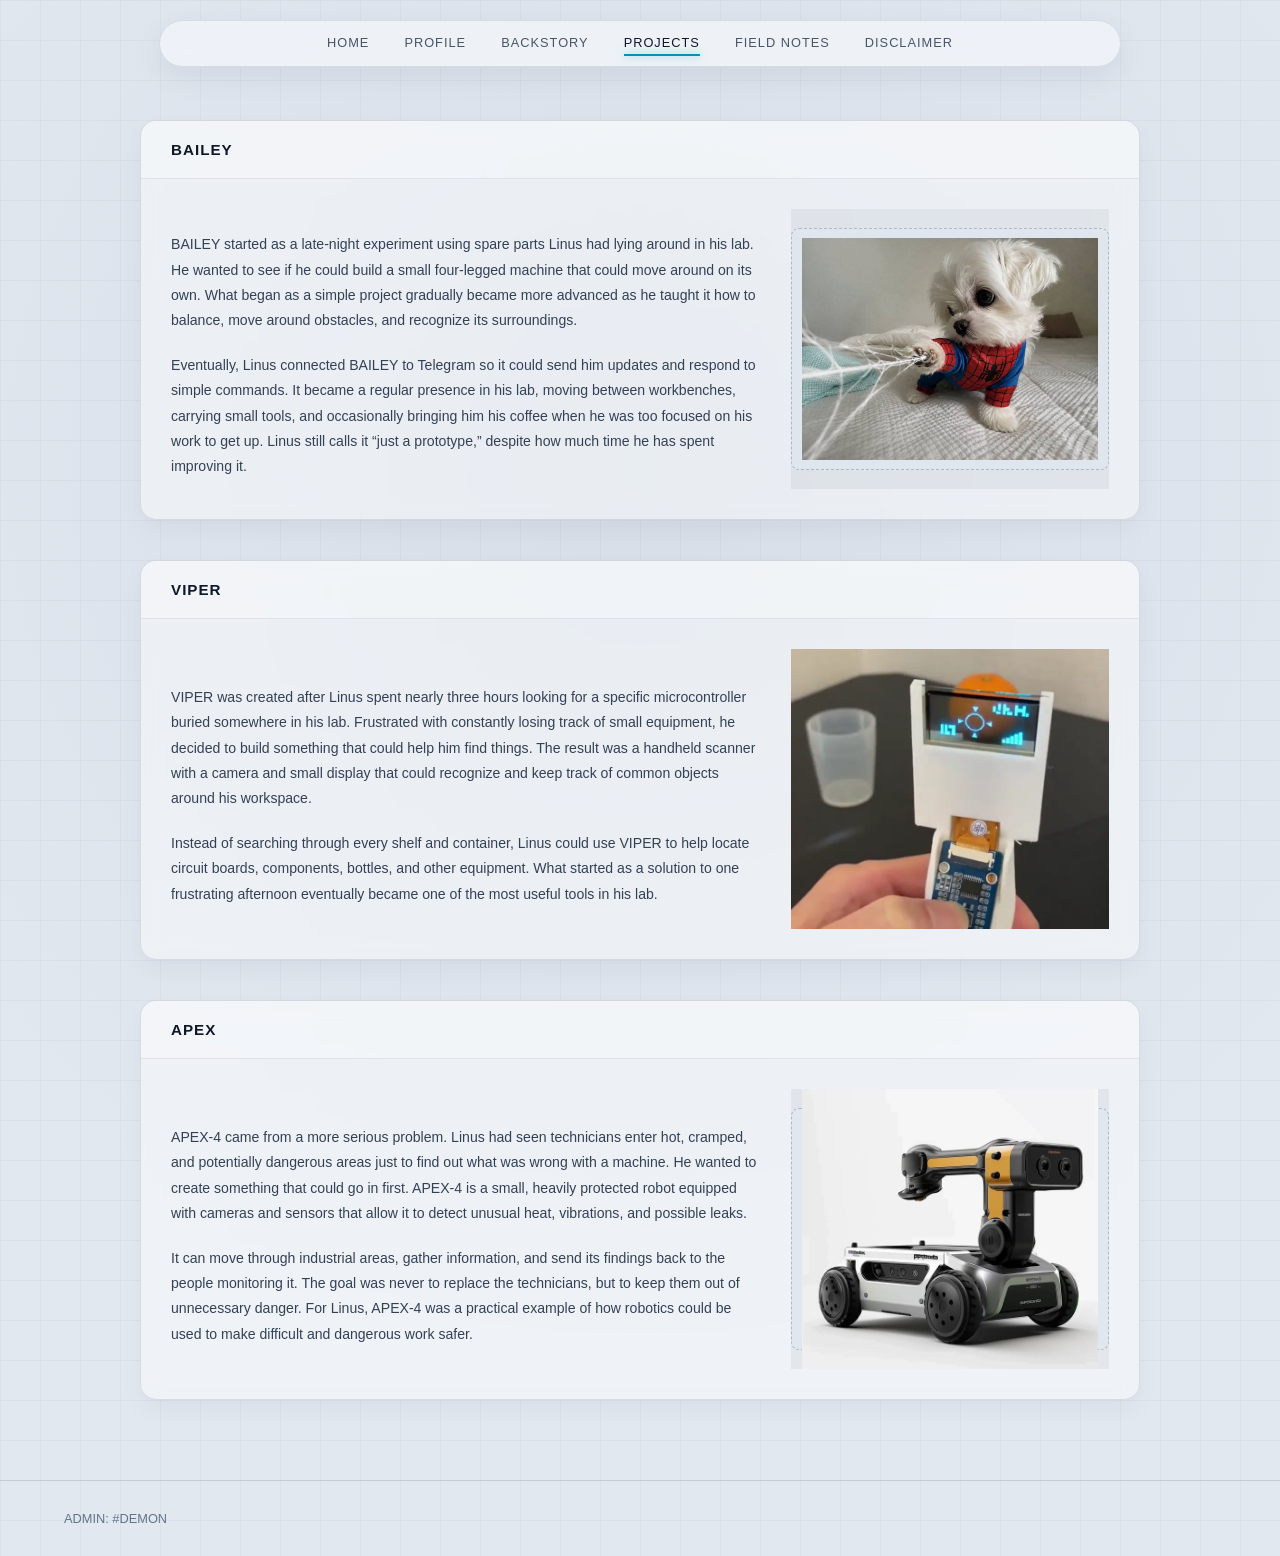
==== projects.html @ a5b6b82c "Initial" ====
<!DOCTYPE html>
<html lang="en">
<head>
    <meta charset="UTF-8">
    <meta name="viewport" content="width=device-width, initial-scale=1.0">
    <title>Projects</title>
    <link rel="stylesheet" href="projects.css">
</head>
<body>

    <!-- WIDE FLOATING TOP CONTAINER NAVBAR -->
    <header class="top-nav-wrapper">
        <div class="top-nav-container">
            <button class="hamburger-btn" id="hamburger-toggle" aria-label="Toggle navigation">
                <span></span>
                <span></span>
                <span></span>
            </button>
            <nav class="nav-links-container" id="nav-links-container">
                <ul>
                    <li><a href="index.html">Home</a></li>
                    <li><a href="profile.html">Profile</a></li>
                    <li><a href="backstory.html">Backstory</a></li>
                    <li><a href="projects.html" class="active">Projects</a></li>
                    <li><a href="field-notes.html">Field Notes</a></li>
                    <li><a href="disclaimer.html">Disclaimer</a></li>
                </ul>
            </nav>
        </div>
    </header>

    <!-- MAIN CONTAINER WITH PROJECT CARDS -->
    <main class="main-container">
        
        <!-- PROJECT 1: BAILEY -->
        <section class="dossier-card project-card">
            <div class="card-header">
                <h2>BAILEY</h2>
            </div>
            <div class="project-content-grid">
                <div class="project-text">
                    <p>BAILEY started as a late-night experiment using spare parts Linus had lying around in his lab. He wanted to see if he could build a small four-legged machine that could move around on its own. What began as a simple project gradually became more advanced as he taught it how to balance, move around obstacles, and recognize its surroundings.</p>
                    <p>Eventually, Linus connected BAILEY to Telegram so it could send him updates and respond to simple commands. It became a regular presence in his lab, moving between workbenches, carrying small tools, and occasionally bringing him his coffee when he was too focused on his work to get up. Linus still calls it “just a prototype,” despite how much time he has spent improving it.</p>
                </div>
                <div class="project-media">
                    <!-- Replace src with your photo or video path -->
                    <div class="media-placeholder">
                        <img src="images/bailey.jpg" alt="BAILEY Robotic Unit">
                    </div>
                </div>
            </div>
        </section>

        <!-- PROJECT 2: VIPER -->
        <section class="dossier-card project-card">
            <div class="card-header">
                <h2>VIPER</h2>
            </div>
            <div class="project-content-grid">
                <div class="project-text">
                    <p>VIPER was created after Linus spent nearly three hours looking for a specific microcontroller buried somewhere in his lab. Frustrated with constantly losing track of small equipment, he decided to build something that could help him find things. The result was a handheld scanner with a camera and small display that could recognize and keep track of common objects around his workspace.</p>
                    <p>Instead of searching through every shelf and container, Linus could use VIPER to help locate circuit boards, components, bottles, and other equipment. What started as a solution to one frustrating afternoon eventually became one of the most useful tools in his lab.</p>
                </div>
                <div class="project-media">
                    <img src="images/viper.webp" alt="VIPER Diagnostic Telemetry Feed">
                </div>
            </div>
        </section>

        <!-- PROJECT 3: APEX-4 -->
        <section class="dossier-card project-card">
            <div class="card-header">
                <h2>APEX</h2>
            </div>
            <div class="project-content-grid">
                <div class="project-text">
                    <p>APEX-4 came from a more serious problem. Linus had seen technicians enter hot, cramped, and potentially dangerous areas just to find out what was wrong with a machine. He wanted to create something that could go in first. APEX-4 is a small, heavily protected robot equipped with cameras and sensors that allow it to detect unusual heat, vibrations, and possible leaks.</p>
                    <p>It can move through industrial areas, gather information, and send its findings back to the people monitoring it. The goal was never to replace the technicians, but to keep them out of unnecessary danger. For Linus, APEX-4 was a practical example of how robotics could be used to make difficult and dangerous work safer.</p>
                </div>
                <div class="project-media">
                    <!-- Replace src with your photo or video path -->
                    <div class="media-placeholder">
                        <img src="images/apex.jfif" alt="APEX-4 Autonomous Inspection Robot">
                    </div>
                </div>
            </div>
        </section>

    </main>

    <div id="loading-screen" class="loading-screen">
    <div class="animation-container">
        <!-- Interactive circles playing -->
        <div class="pets-playing">
            <div class="maltese-circle"></div>
            <div class="cat-circle"></div>
        </div>
        <div class="loading-text">Loading Projects...</div>
    </div>
</div>
    <!-- FOOTER -->
    <footer>
        <div>ADMIN: #DEMON</div>
    </footer>

    <script src="backstory.js"></script>

</body>
</html>
---- projects.css ----
/* projects.css — Matches backstory layout with a side-by-side grid for media */

body {
    background-color: #e2e8f0;
    background-image: 
        radial-gradient(circle at 50% 30%, rgba(148, 163, 184, 0.15) 0%, transparent 70%),
        linear-gradient(rgba(15, 23, 42, 0.03) 1px, transparent 1px),
        linear-gradient(90deg, rgba(15, 23, 42, 0.03) 1px, transparent 1px);
    background-size: 100% 100%, 40px 40px, 40px 40px;
    color: #1e293b;
    font-family: -apple-system, BlinkMacSystemFont, "Segoe UI", Roboto, sans-serif;
    margin: 0;
    padding: 0;
    overflow: auto;
}

/* FIXED WRAPPER FOR NAVBAR CENTERING */
.top-nav-wrapper {
    position: fixed;
    top: 20px;
    left: 0;
    width: 100%;
    z-index: 1000;
    display: flex;
    justify-content: center;
    pointer-events: none;
}

/* WIDE FLOATING TOP CONTAINER NAVBAR */
.top-nav-container {
    pointer-events: auto; /* Re-enables interaction for the navbar itself */
    width: 92%;
    max-width: 900px;
    background: rgba(241, 245, 249, 0.85);
    backdrop-filter: blur(10px);
    border: 1px solid rgba(15, 23, 42, 0.1);
    border-radius: 40px;
    padding: 12px 30px;
    box-shadow: 0 10px 30px rgba(15, 23, 42, 0.06);
    display: flex;
    align-items: center;
    justify-content: space-between;
}

nav {
    width: 100%;
}

nav ul {
    list-style: none;
    display: flex;
    justify-content: center;
    gap: 35px;
    align-items: center;
    width: 100%;
    margin: 0;
    padding: 0;
}

nav ul li {
    position: relative;
}

nav a {
    text-decoration: none;
    color: #475569;
    font-size: 0.8rem;
    letter-spacing: 1px;
    text-transform: uppercase;
    transition: color 0.2s ease;
    display: inline-block;
    padding-bottom: 4px;
    position: relative;
}

/* Glowing underline effect scoped strictly to individual links */
nav a::after {
    content: "";
    position: absolute;
    bottom: -2px;
    left: 0;
    width: 0;
    height: 2px;
    background-color: #0891b2;
    box-shadow: 0 0 8px rgba(8, 145, 178, 0.5);
    transition: width 0.3s cubic-bezier(0.4, 0, 0.2, 1);
}

nav a:hover::after, nav a.active::after {
    width: 100%;
}

nav a:hover, nav a.active {
    color: #0f172a;
}

/* MAIN CONTAINER */
.main-container {
    max-width: 1000px;
    margin: 120px auto 80px auto;
    padding: 0 20px;
}

/* DOSSIER CARD */

.dossier-card {
    background: rgba(255, 255, 255, 0.45); /* Lowered opacity from 0.75 to 0.45 for a softer, less bright container */
    backdrop-filter: blur(10px);
    border: 1px solid rgba(15, 23, 42, 0.1);
    border-radius: 16px;
    box-shadow: 0 10px 25px rgba(15, 23, 42, 0.04);
    margin-bottom: 2.5rem;
    overflow: hidden;
    animation: terminalFadeIn 0.6s cubic-bezier(0.16, 1, 0.3, 1) forwards;
}

.card-header {
    background-color: rgba(248, 250, 252, 0.5); /* Softened header background opacity */
    padding: 20px 30px;
    border-bottom: 1px solid rgba(15, 23, 42, 0.08);
}

.card-header h2 {
    font-size: 0.95rem;
    font-weight: 700;
    letter-spacing: 1px;
    color: #0f172a;
    text-transform: uppercase;
    margin: 0;
}

/* PROJECT CONTENT GRID (Text on left, Media on right) */
.project-content-grid {
    padding: 30px;
    display: grid;
    grid-template-columns: 1.3fr 0.7fr;
    gap: 30px;
    align-items: center;
}

.project-text p {
    font-size: 0.88rem;
    line-height: 1.8;
    color: #334155;
    margin-bottom: 1.2rem;
}

.project-text p:last-child {
    margin-bottom: 0;
}

/* MEDIA CONTAINER */
.project-media {
    width: 100%;
    height: 280px; /* Essential: gives the flex container a visible height */
    display: flex;
    justify-content: center;
    align-items: center;
    background: rgba(15, 23, 42, 0.05); /* Temporary backdrop to see the box */
    overflow: hidden;
}

.project-media img {
    max-width: 100%;
    height: auto;
    display: block;
    object-fit: contain; /* Keeps the full image visible without cropping */
}

/* Ensure the looping video feed scales properly inside the flex container */
.project-media video {
    width: 100%;
    height: 100%;
    object-fit: cover; /* or 'contain' depending on how you want it to scale */
    display: block;
}
.media-placeholder {
    width: 100%;
    height: 220px;
    background: rgba(226, 232, 240, 0.6);
    border: 1px dashed rgba(100, 116, 139, 0.4);
    border-radius: 8px;
    display: flex;
    justify-content: center;
    align-items: center;
    color: #64748b;
    font-size: 0.75rem;
    letter-spacing: 1px;
    text-transform: uppercase;
    text-align: center;
    padding: 10px;
}

/* Responsive layout adjustments for smaller screens */
@media (max-width: 768px) {
    .project-content-grid {
        grid-template-columns: 1fr;
    }
}

/* FOOTER */
footer {
    border-top: 1px solid rgba(15, 23, 42, 0.1);
    color: #64748b;
    text-align: center;
    padding: 30px 0;
    font-size: 0.8rem;
    display: flex;
    justify-content: space-between;
    padding-left: 5%;
    padding-right: 5%;
}

/* TERMINAL LOAD-IN ANIMATION */
@keyframes terminalFadeIn {
    from {
        opacity: 0;
        transform: translateY(10px);
    }
    to {
        opacity: 1;
        transform: translateY(0);
    }
}

.inspo-card {
    animation: terminalFadeIn 0.6s cubic-bezier(0.16, 1, 0.3, 1) forwards;
}

.inspo-card:nth-child(2) {
    animation-delay: 0.15s;
}

.loading-screen {
    position: fixed;
    top: 0;
    left: 0;
    width: 100vw;
    height: 100vh;
    background-color: #0f172a; /* Dark home page theme */
    display: flex;
    justify-content: center;
    align-items: center;
    z-index: 9999;
    animation: fadeToLight 1s ease-in-out 0.8s forwards;
}

.animation-container {
    display: flex;
    flex-direction: column;
    align-items: center;
    gap: 15px;
}

.pets-playing {
    position: relative;
    width: 90px;
    height: 40px;
}

/* White circle mimicking the Maltese dog */
.maltese-circle {
    position: absolute;
    left: 0;
    bottom: 0;
    width: 32px;
    height: 32px;
    background-color: #ffffff;
    border-radius: 50%;
    animation: circlePlayLeft 1s ease-in-out infinite alternate;
}

/* Black circle mimicking the cat */
.cat-circle {
    position: absolute;
    right: 0;
    bottom: 0;
    width: 28px;
    height: 28px;
    background-color: #0f172a;
    border-radius: 50%;
    box-shadow: 0 0 0 2px rgba(248, 250, 252, 0.2); /* subtle border to stand out on dark background */
    animation: circlePlayRight 1s ease-in-out infinite alternate-reverse;
}

.loading-text {
    font-family: sans-serif;
    font-size: 0.85rem;
    font-weight: 600;
    color: #94a3b8;
    letter-spacing: 1px;
    animation: pulseText 1s ease-in-out infinite alternate;
}

@keyframes circlePlayLeft {
    0% { transform: translateX(0) translateY(0) scale(1); }
    100% { transform: translateX(25px) translateY(-12px) scale(1.05); }
}

@keyframes circlePlayRight {
    0% { transform: translateX(0) translateY(0) scale(1); }
    100% { transform: translateX(-25px) translateY(-16px) scale(0.95); }
}

@keyframes pulseText {
    0% { opacity: 0.5; }
    100% { opacity: 1; }
}

@keyframes fadeToLight {
    0% {
        background-color: #0f172a;
        opacity: 1;
    }
    50% {
        background-color: #78869b;
        opacity: 1;
    }
    100% {
        background-color: rgba(248, 250, 252, 0.5);
        opacity: 0;
        visibility: hidden;
    }
}

/* Prevent horizontal overflow on mobile */
html, body {
    max-width: 100vw;
    overflow-x: hidden;
}

/* Make images and containers fluid */
img, video {
    max-width: 100%;
    height: auto;
}

/* --- WIDE DESKTOP VIEW (Screens wider than 1024px) --- */
.hamburger-btn {
    display: none;
}

/* --- THIN SCREEN & MOBILE VIEW (1024px and down) --- */
@media screen and (max-width: 1024px) {
    .top-nav-wrapper {
        top: 10px;
        left: 0;
        width: 100%;
        padding: 0 15px;
        box-sizing: border-box;
    }

    .top-nav-container {
        width: 100%;
        max-width: 100%;
        padding: 12px 20px;
        border-radius: 20px;
        display: flex;
        flex-direction: row-reverse; /* Places hamburger button on the right */
        justify-content: space-between;
        align-items: center;
        box-sizing: border-box;
        position: relative;
    }

    /* Show hamburger button when window is thin or smaller */
    .hamburger-btn {
        display: flex;
        background: none;
        border: none;
        cursor: pointer;
        padding: 5px;
        flex-direction: column;
        justify-content: space-between;
        width: 24px;
        height: 18px;
        z-index: 10001;
        color: #1e293b;
    }

    .hamburger-btn span {
        display: block;
        width: 100%;
        height: 2px;
        background-color: currentColor;
        transition: transform 0.3s ease, opacity 0.3s ease;
    }

    /* Hide the full navigation bar until toggled */
    .nav-links-container {
        display: none;
        position: absolute;
        top: calc(100% + 8px);
        left: 0;
        width: 100%;
        background: rgba(241, 245, 249, 0.95);
        backdrop-filter: blur(12px);
        -webkit-backdrop-filter: blur(12px);
        border: 1px solid rgba(15, 23, 42, 0.1);
        border-radius: 16px;
        padding: 20px;
        box-sizing: border-box;
        box-shadow: 0 10px 30px rgba(15, 23, 42, 0.08);
    }

    .nav-links-container.active {
        display: block;
    }

    nav {
        width: 100%;
    }

    nav ul {
        flex-direction: column;
        gap: 16px;
        align-items: flex-start;
        padding: 0;
        margin: 0;
    }

    nav a {
        font-size: 0.85rem;
        width: 100%;
        text-align: left;
    }

    /* Hamburger to 'X' transformation */
    .hamburger-btn.active span:nth-child(1) {
        transform: translateY(8px) rotate(45deg);
    }
    .hamburger-btn.active span:nth-child(2) {
        opacity: 0;
    }
    .hamburger-btn.active span:nth-child(3) {
        transform: translateY(-8px) rotate(-45deg);
    }
}
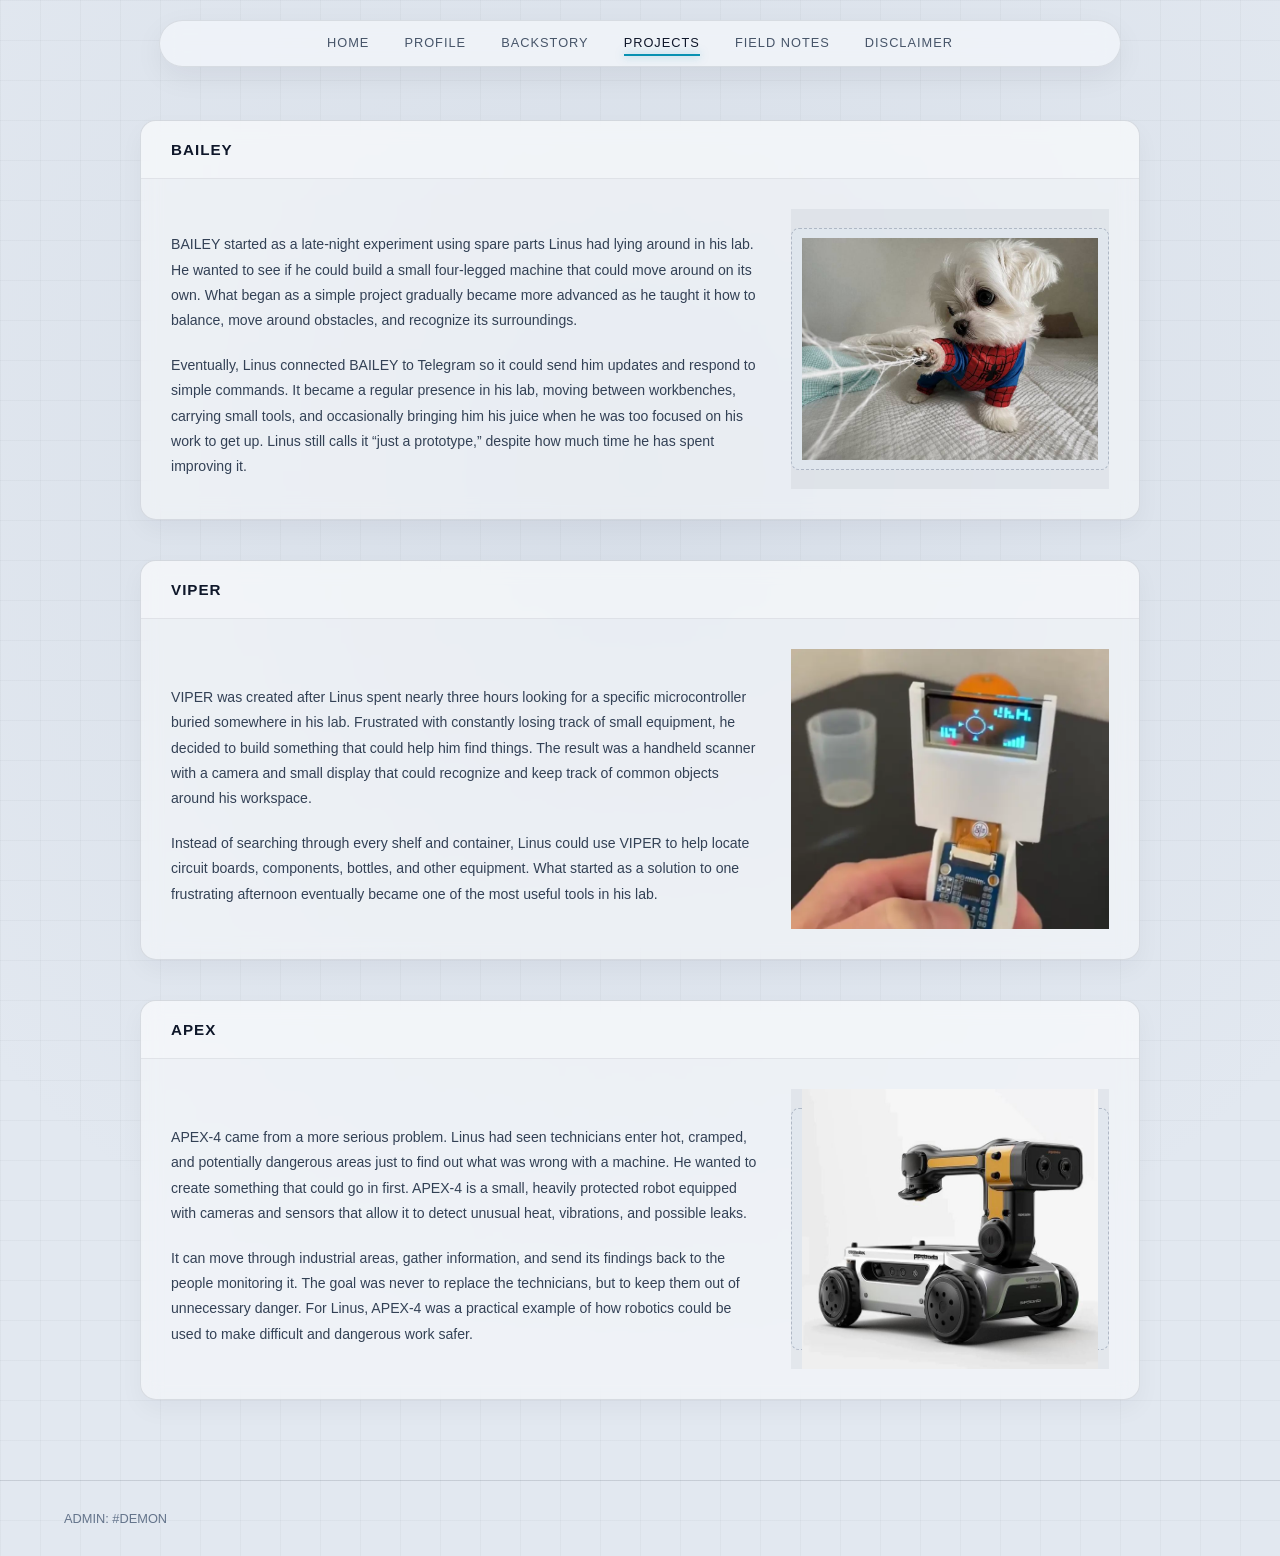
==== commit 84cd3ca3: "Update projects.html" ====
--- a/projects.html
+++ b/projects.html
@@ -40,7 +40,7 @@
             <div class="project-content-grid">
                 <div class="project-text">
                     <p>BAILEY started as a late-night experiment using spare parts Linus had lying around in his lab. He wanted to see if he could build a small four-legged machine that could move around on its own. What began as a simple project gradually became more advanced as he taught it how to balance, move around obstacles, and recognize its surroundings.</p>
-                    <p>Eventually, Linus connected BAILEY to Telegram so it could send him updates and respond to simple commands. It became a regular presence in his lab, moving between workbenches, carrying small tools, and occasionally bringing him his coffee when he was too focused on his work to get up. Linus still calls it “just a prototype,” despite how much time he has spent improving it.</p>
+                    <p>Eventually, Linus connected BAILEY to Telegram so it could send him updates and respond to simple commands. It became a regular presence in his lab, moving between workbenches, carrying small tools, and occasionally bringing him his juice when he was too focused on his work to get up. Linus still calls it “just a prototype,” despite how much time he has spent improving it.</p>
                 </div>
                 <div class="project-media">
                     <!-- Replace src with your photo or video path -->
@@ -106,4 +106,4 @@
     <script src="backstory.js"></script>
 
 </body>
-</html>+</html>
